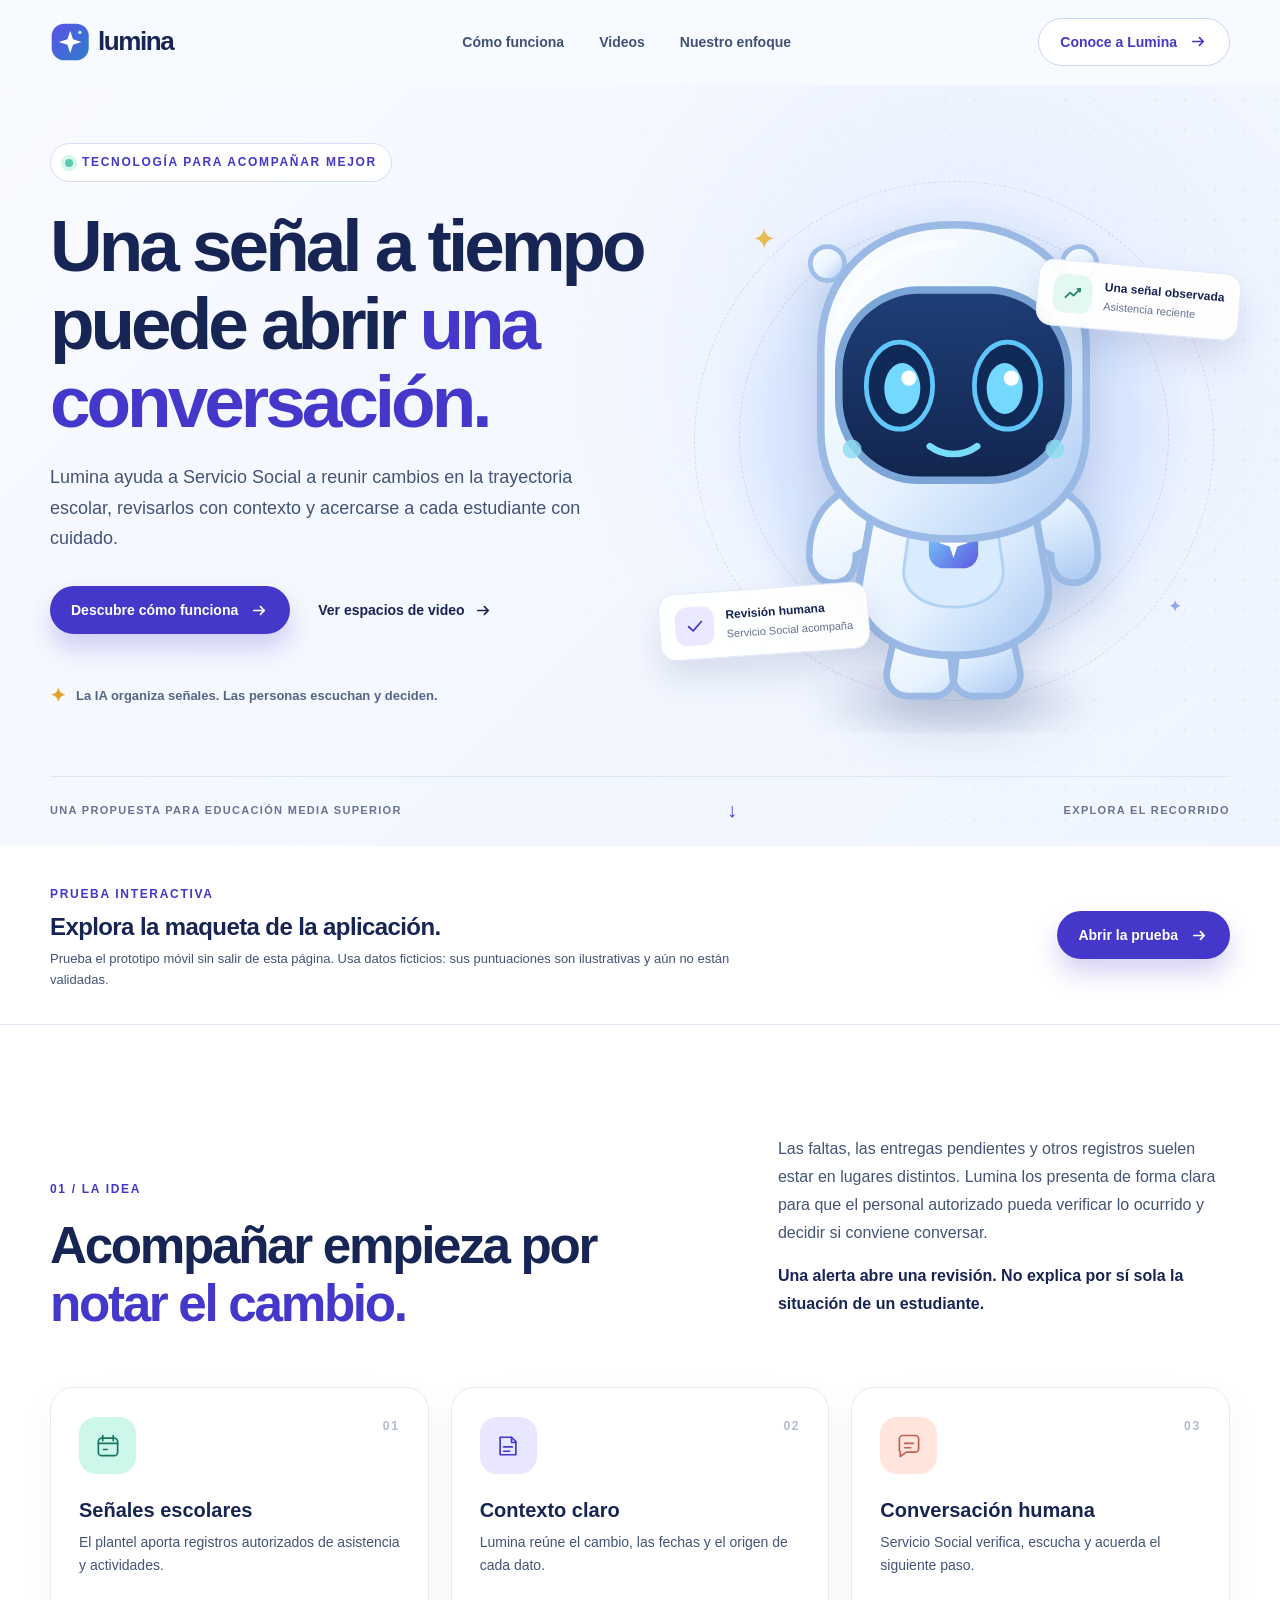
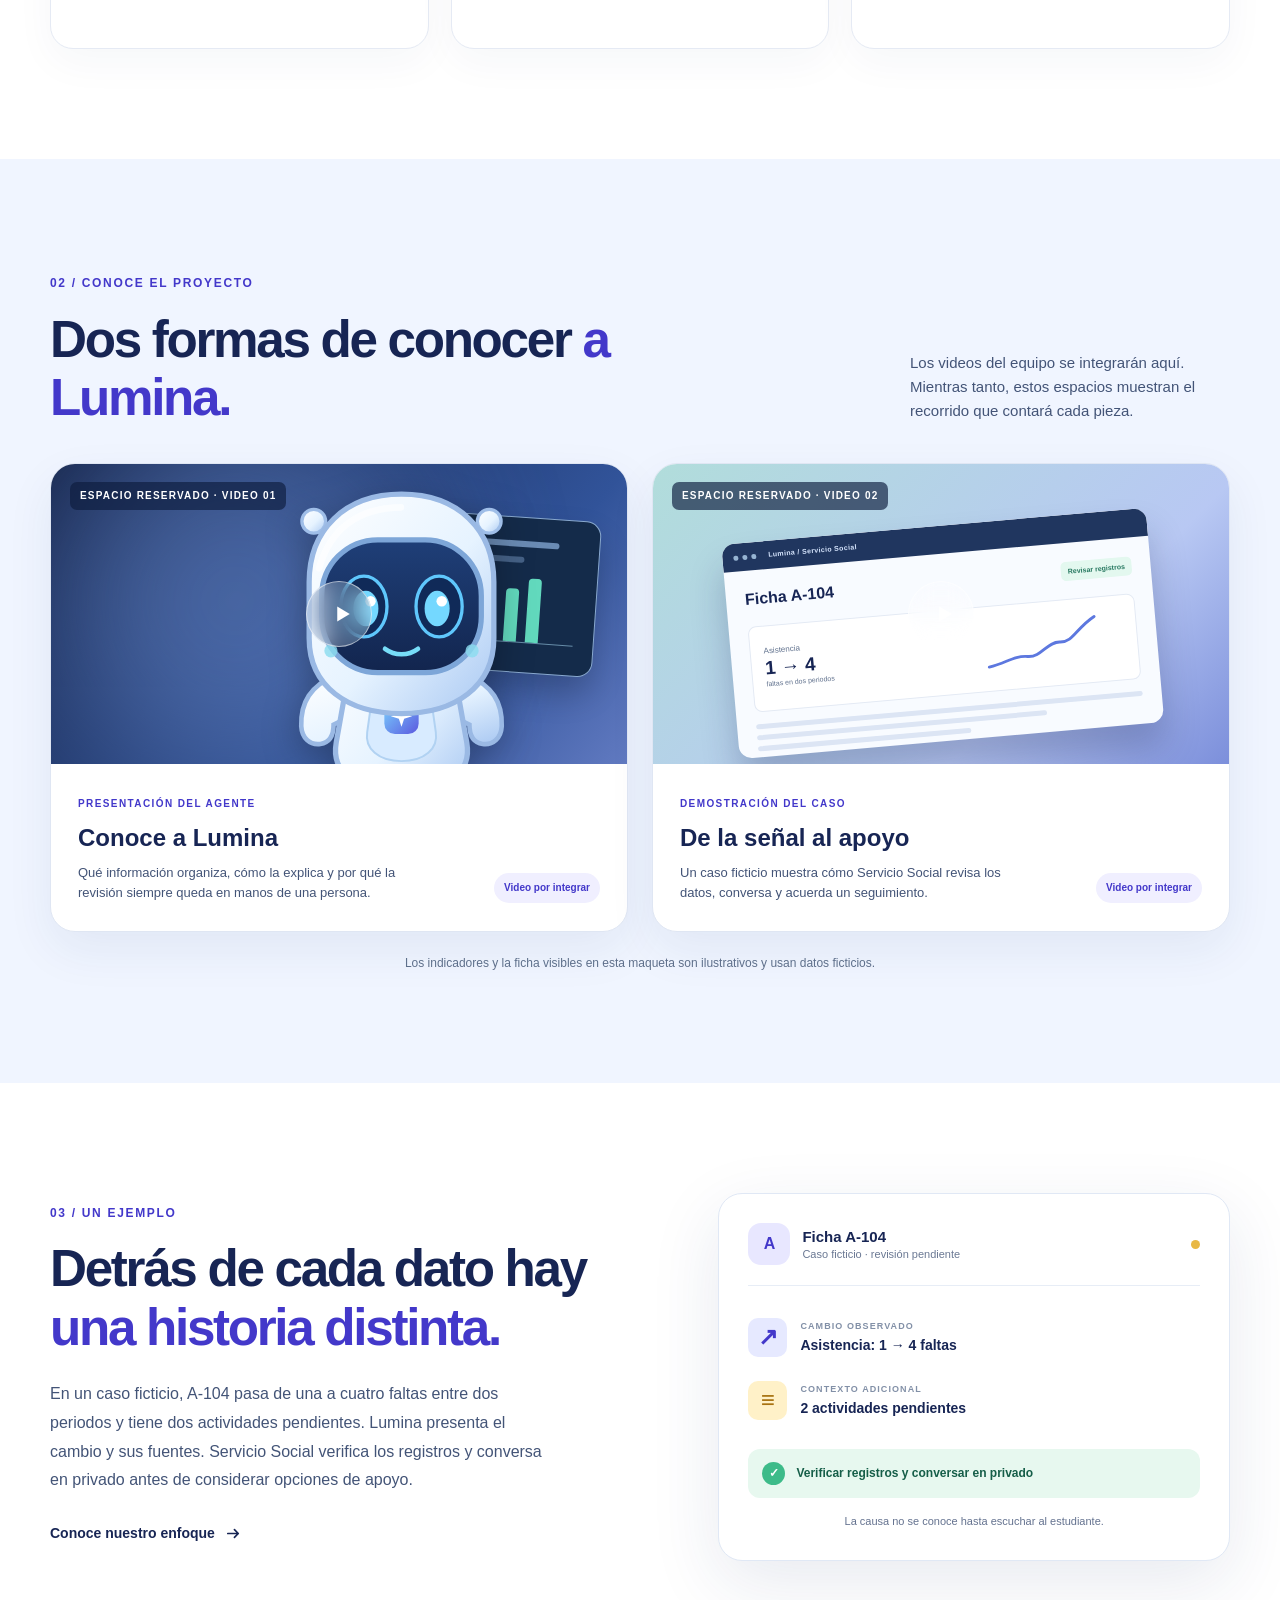
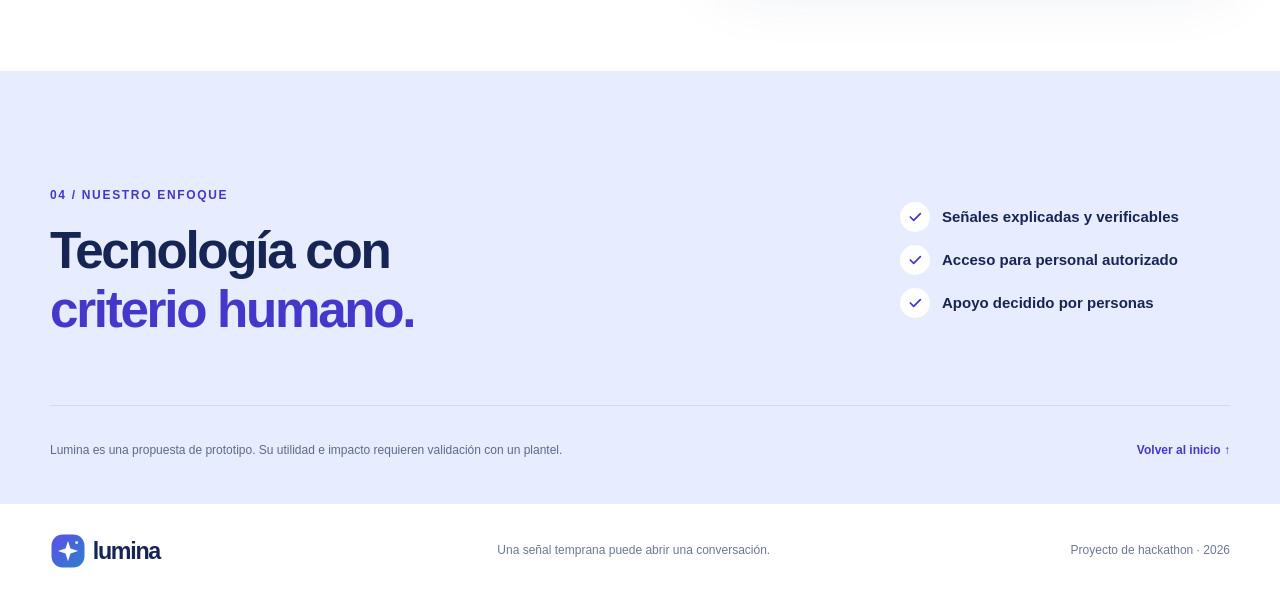
==== landing/index.html @ 53263a95 "Add landing page functionality and styles - Implement JavaScript for reveal animations and demo dial" ====
<!doctype html>
<html lang="es">
<head>
  <meta charset="utf-8">
  <meta name="viewport" content="width=device-width, initial-scale=1">
  <meta name="description" content="Lumina ayuda a Servicio Social a reconocer señales escolares y abrir conversaciones de apoyo a tiempo.">
  <meta name="theme-color" content="#f7faff">
  <title>Lumina — Una señal puede abrir una conversación</title>
  <link rel="icon" href="assets/logo.svg" type="image/svg+xml">
  <link rel="stylesheet" href="styles.css">
  <script defer src="script.js?v=2"></script>
</head>
<body>
  <a class="skip-link" href="#contenido">Saltar al contenido</a>
  <header class="site-header">
    <div class="container header-inner">
      <a class="brand" href="#inicio" aria-label="Lumina, ir al inicio"><img src="assets/logo.svg" alt="" width="196" height="48"></a>
      <nav class="nav" aria-label="Navegación principal">
        <a href="#como-funciona">Cómo funciona</a>
        <a href="#videos">Videos</a>
        <a href="#confianza">Nuestro enfoque</a>
      </nav>
      <a class="header-cta" href="#videos"><span class="header-cta-full">Conoce a Lumina</span><span class="header-cta-short">Videos</span><svg viewBox="0 0 20 20" aria-hidden="true"><path d="M4 10h11m-4-4 4 4-4 4"/></svg></a>
    </div>
  </header>

  <main id="contenido">
    <section class="hero" id="inicio" aria-labelledby="hero-title">
      <div class="hero-pattern" aria-hidden="true"></div>
      <div class="container hero-grid">
        <div class="hero-copy reveal">
          <span class="eyebrow"><span class="eyebrow-dot"></span> Tecnología para acompañar mejor</span>
          <h1 id="hero-title">Una señal a tiempo puede abrir <em>una conversación.</em></h1>
          <p>Lumina ayuda a Servicio Social a reunir cambios en la trayectoria escolar, revisarlos con contexto y acercarse a cada estudiante con cuidado.</p>
          <div class="hero-actions">
            <a class="button button-primary" href="#como-funciona">Descubre cómo funciona <svg viewBox="0 0 20 20" aria-hidden="true"><path d="M4 10h11m-4-4 4 4-4 4"/></svg></a>
            <a class="text-link" href="#videos">Ver espacios de video <svg viewBox="0 0 20 20" aria-hidden="true"><path d="M4 10h11m-4-4 4 4-4 4"/></svg></a>
          </div>
          <div class="hero-note"><span class="note-icon" aria-hidden="true">✦</span><span>La IA organiza señales. Las personas escuchan y deciden.</span></div>
        </div>
        <div class="hero-art reveal" aria-label="Ilustración del agente Lumina junto a tarjetas de señales escolares">
          <div class="art-orbit art-orbit-one" aria-hidden="true"></div><div class="art-orbit art-orbit-two" aria-hidden="true"></div>
          <div class="art-glow" aria-hidden="true"></div>
          <div class="float-card float-card-top" aria-hidden="true"><span class="signal-icon"><svg viewBox="0 0 24 24"><path d="M4 16.5 9 11l4 3 7-8"/><path d="M17 6h3v3"/></svg></span><span><strong>Una señal observada</strong><small>Asistencia reciente</small></span></div>
          <img class="agent" src="assets/agent.svg" alt="" width="520" height="560">
          <div class="float-card float-card-bottom" aria-hidden="true"><span class="small-check"><svg viewBox="0 0 24 24"><path d="m5 12 5 5L20 7"/></svg></span><span><strong>Revisión humana</strong><small>Servicio Social acompaña</small></span></div>
          <span class="sparkle sparkle-one" aria-hidden="true">✦</span><span class="sparkle sparkle-two" aria-hidden="true">✦</span>
        </div>
      </div>
      <div class="container hero-bottom"><span>Una propuesta para educación media superior</span><span aria-hidden="true">↓</span><span>Explora el recorrido</span></div>
    </section>

    <section class="demo-entry" aria-labelledby="demo-entry-title">
      <div class="container demo-entry-inner">
        <div><span class="kicker">PRUEBA INTERACTIVA</span><h2 id="demo-entry-title">Explora la maqueta de la aplicación.</h2><p>Prueba el prototipo móvil sin salir de esta página. Usa datos ficticios: sus puntuaciones son ilustrativas y aún no están validadas.</p></div>
        <a class="button button-primary" href="prueba.html" data-demo-open>Abrir la prueba <svg viewBox="0 0 20 20" aria-hidden="true"><path d="M4 10h11m-4-4 4 4-4 4"/></svg></a>
      </div>
    </section>

    <section class="intro section" id="como-funciona" aria-labelledby="intro-title">
      <div class="container intro-grid">
        <div class="section-heading reveal"><span class="kicker">01 / LA IDEA</span><h2 id="intro-title">Acompañar empieza por <span>notar el cambio.</span></h2></div>
        <div class="intro-copy reveal"><p>Las faltas, las entregas pendientes y otros registros suelen estar en lugares distintos. Lumina los presenta de forma clara para que el personal autorizado pueda verificar lo ocurrido y decidir si conviene conversar.</p><p class="subtle">Una alerta abre una revisión. No explica por sí sola la situación de un estudiante.</p></div>
      </div>
      <div class="container steps">
        <article class="step reveal"><span class="step-number">01</span><div class="step-icon mint"><svg viewBox="0 0 32 32" aria-hidden="true"><rect x="5" y="7" width="22" height="20" rx="4"/><path d="M10 4v6m12-6v6M5 13h22m-16 7h4"/></svg></div><h3>Señales escolares</h3><p>El plantel aporta registros autorizados de asistencia y actividades.</p></article>
        <article class="step reveal"><span class="step-number">02</span><div class="step-icon lavender"><svg viewBox="0 0 32 32" aria-hidden="true"><path d="M7 6h13l5 5v15H7z"/><path d="M20 6v6h5M11 17h10m-10 5h7"/></svg></div><h3>Contexto claro</h3><p>Lumina reúne el cambio, las fechas y el origen de cada dato.</p></article>
        <article class="step reveal"><span class="step-number">03</span><div class="step-icon peach"><svg viewBox="0 0 32 32" aria-hidden="true"><path d="M5 8a4 4 0 0 1 4-4h14a4 4 0 0 1 4 4v11a4 4 0 0 1-4 4H13l-7 5v-5a4 4 0 0 1-1-3z"/><path d="M11 13h10m-10 5h7"/></svg></div><h3>Conversación humana</h3><p>Servicio Social verifica, escucha y acuerda el siguiente paso.</p></article>
      </div>
    </section>

    <section class="media-section section" id="videos" aria-labelledby="videos-title">
      <div class="container">
        <div class="media-heading reveal"><div><span class="kicker">02 / CONOCE EL PROYECTO</span><h2 id="videos-title">Dos formas de conocer <span>a Lumina.</span></h2></div><p>Los videos del equipo se integrarán aquí. Mientras tanto, estos espacios muestran el recorrido que contará cada pieza.</p></div>
        <div class="video-grid">
          <article class="video-card reveal" aria-labelledby="video-one-title">
            <div class="video-poster agent-poster">
              <div class="poster-glow" aria-hidden="true"></div>
              <img src="assets/agent.svg" alt="" loading="lazy" width="520" height="560">
              <div class="poster-ui" aria-hidden="true"><span class="ui-line line-long"></span><span class="ui-line line-medium"></span><span class="ui-chart"><i></i><i></i><i></i><i></i><i></i></span></div>
              <span class="video-label">ESPACIO RESERVADO · VIDEO 01</span>
              <span class="play-mark" aria-hidden="true"><svg viewBox="0 0 24 24"><path d="m9 6 10 6-10 6z"/></svg></span>
            </div>
            <div class="video-info"><div><span class="card-overline">PRESENTACIÓN DEL AGENTE</span><h3 id="video-one-title">Conoce a Lumina</h3><p>Qué información organiza, cómo la explica y por qué la revisión siempre queda en manos de una persona.</p></div><span class="coming-soon">Video por integrar</span></div>
          </article>
          <article class="video-card reveal" aria-labelledby="video-two-title">
            <div class="video-poster demo-poster">
              <div class="demo-window" aria-hidden="true"><div class="demo-top"><span></span><span></span><span></span><b>Lumina / Servicio Social</b></div><div class="demo-body"><div class="demo-title"><span>Ficha A-104</span><small>Revisar registros</small></div><div class="demo-stat"><div><small>Asistencia</small><strong>1 → 4</strong><span>faltas en dos periodos</span></div><svg viewBox="0 0 160 80"><path d="M5 65C30 61 40 52 59 55s28-18 46-16 24-17 50-31"/></svg></div><div class="demo-bars"><span></span><span></span><span></span></div></div></div>
              <span class="video-label">ESPACIO RESERVADO · VIDEO 02</span>
              <span class="play-mark" aria-hidden="true"><svg viewBox="0 0 24 24"><path d="m9 6 10 6-10 6z"/></svg></span>
            </div>
            <div class="video-info"><div><span class="card-overline">DEMOSTRACIÓN DEL CASO</span><h3 id="video-two-title">De la señal al apoyo</h3><p>Un caso ficticio muestra cómo Servicio Social revisa los datos, conversa y acuerda un seguimiento.</p></div><span class="coming-soon">Video por integrar</span></div>
          </article>
        </div>
        <p class="media-footnote">Los indicadores y la ficha visibles en esta maqueta son ilustrativos y usan datos ficticios.</p>
      </div>
    </section>

    <section class="story section" aria-labelledby="story-title">
      <div class="container story-grid">
        <div class="story-copy reveal"><span class="kicker">03 / UN EJEMPLO</span><h2 id="story-title">Detrás de cada dato hay <span>una historia distinta.</span></h2><p>En un caso ficticio, A-104 pasa de una a cuatro faltas entre dos periodos y tiene dos actividades pendientes. Lumina presenta el cambio y sus fuentes. Servicio Social verifica los registros y conversa en privado antes de considerar opciones de apoyo.</p><a class="text-link" href="#confianza">Conoce nuestro enfoque <svg viewBox="0 0 20 20" aria-hidden="true"><path d="M4 10h11m-4-4 4 4-4 4"/></svg></a></div>
        <div class="story-visual reveal" aria-label="Esquema de revisión del caso ficticio A-104"><div class="case-head"><span class="case-avatar">A</span><span><strong>Ficha A-104</strong><small>Caso ficticio · revisión pendiente</small></span><span class="case-dot"></span></div><div class="case-divider"></div><div class="case-signal"><span class="mini-symbol">↗</span><div><small>CAMBIO OBSERVADO</small><strong>Asistencia: 1 → 4 faltas</strong></div></div><div class="case-signal"><span class="mini-symbol yellow">≡</span><div><small>CONTEXTO ADICIONAL</small><strong>2 actividades pendientes</strong></div></div><div class="case-action"><span class="action-check">✓</span><span>Verificar registros y conversar en privado</span></div><p>La causa no se conoce hasta escuchar al estudiante.</p></div>
      </div>
    </section>

    <section class="trust section" id="confianza" aria-labelledby="trust-title"><div class="container trust-inner reveal"><div><span class="kicker">04 / NUESTRO ENFOQUE</span><h2 id="trust-title">Tecnología con <span>criterio humano.</span></h2></div><div class="trust-points"><p><svg viewBox="0 0 24 24" aria-hidden="true"><path d="m5 12 5 5L20 7"/></svg> Señales explicadas y verificables</p><p><svg viewBox="0 0 24 24" aria-hidden="true"><path d="m5 12 5 5L20 7"/></svg> Acceso para personal autorizado</p><p><svg viewBox="0 0 24 24" aria-hidden="true"><path d="m5 12 5 5L20 7"/></svg> Apoyo decidido por personas</p></div></div><div class="container trust-bottom"><p>Lumina es una propuesta de prototipo. Su utilidad e impacto requieren validación con un plantel.</p><a href="#inicio">Volver al inicio ↑</a></div></section>
  </main>
  <footer class="site-footer"><div class="container footer-inner"><img src="assets/logo.svg" alt="Lumina" width="147" height="36"><span>Una señal temprana puede abrir una conversación.</span><span>Proyecto de hackathon · 2026</span></div></footer>
  <dialog class="demo-dialog" id="demo-dialog" aria-labelledby="demo-dialog-title">
    <div class="demo-dialog-shell">
      <div class="demo-dialog-header">
        <div><span class="demo-dialog-eyebrow">PRUEBA INTERACTIVA</span><h2 id="demo-dialog-title">Conoce a Lumina</h2></div>
        <button class="demo-close" type="button" aria-label="Cerrar la prueba" data-demo-close><svg viewBox="0 0 24 24" aria-hidden="true"><path d="M5 5 19 19M19 5 5 19"/></svg><span>Cerrar</span></button>
      </div>
      <iframe id="demo-frame" title="Prueba interactiva de Lumina" data-src="prueba.html?embed=1"></iframe>
    </div>
  </dialog>
</body>
</html>
---- landing/styles.css ----
:root{--ink:#172554;--ink-soft:#435477;--brand:#4338ca;--brand-dark:#3126ad;--surface:#fff;--bg:#f7faff;--line:#dfe7f4;--mint:#ccf7ea;--lavender:#e8e7ff;--yellow:#fde68a;--peach:#ffe5db;--radius:26px;--shadow:0 22px 70px rgba(32,53,107,.1)}
*{box-sizing:border-box}html{scroll-behavior:smooth}body{margin:0;color:var(--ink);background:var(--bg);font:400 16px/1.6 "DM Sans","Avenir Next",Avenir,Arial,sans-serif;-webkit-font-smoothing:antialiased}img,svg{display:block}a{color:inherit;text-decoration:none}button,a{-webkit-tap-highlight-color:transparent}a:focus-visible{outline:3px solid #e88728;outline-offset:5px;border-radius:8px}::selection{background:#d9d8ff;color:var(--ink)}.container{width:min(1180px,calc(100% - 48px));margin-inline:auto}.section{padding:110px 0}.skip-link{position:absolute;z-index:1000;top:-100px;left:20px;background:#fff;padding:10px 16px;border-radius:9px}.skip-link:focus{top:10px}.site-header{position:sticky;top:0;z-index:50;background:rgba(247,250,255,.91);backdrop-filter:blur(18px);border-bottom:1px solid transparent;transition:border-color .25s,box-shadow .25s}.site-header.is-scrolled{border-color:var(--line);box-shadow:0 10px 30px rgba(29,46,91,.05)}.header-inner{min-height:84px;display:flex;align-items:center;justify-content:space-between;gap:24px}.brand img{width:165px;height:auto}.nav{display:flex;align-items:center;gap:35px;font-size:14px;font-weight:700;color:#405276}.nav a{padding:10px 0;transition:color .2s}.nav a:hover,.text-link:hover{color:var(--brand)}.header-cta,.button{display:inline-flex;align-items:center;justify-content:center;gap:12px;min-height:48px;padding:12px 21px;border-radius:100px;font-weight:800;font-size:14px;white-space:nowrap;transition:transform .2s,background .2s,box-shadow .2s}.header-cta{border:1px solid #cdd4f7;background:#fff;color:var(--brand)}.header-cta:hover,.button:hover{transform:translateY(-2px);box-shadow:0 12px 25px rgba(67,56,202,.15)}.header-cta svg,.button svg,.text-link svg{width:19px;height:19px;fill:none;stroke:currentColor;stroke-width:1.8;stroke-linecap:round;stroke-linejoin:round}.button-primary{background:var(--brand);color:#fff;box-shadow:0 14px 25px rgba(67,56,202,.22)}.button-primary:hover{background:var(--brand-dark)}.text-link{display:inline-flex;align-items:center;gap:9px;color:var(--ink);font-size:14px;font-weight:800;min-height:44px;transition:color .2s}.text-link svg{transition:transform .2s}.text-link:hover svg{transform:translateX(3px)}
.hero{position:relative;overflow:hidden;background:radial-gradient(circle at 76% 34%,#e5edff 0,transparent 38%),linear-gradient(135deg,#f8faff 0%,#eff5ff 100%)}.hero-pattern{position:absolute;inset:0;pointer-events:none;background-image:radial-gradient(#7c87dc 1px,transparent 1px);background-size:30px 30px;opacity:.12;mask-image:linear-gradient(90deg,transparent 36%,#000 100%)}.hero-grid{position:relative;display:grid;grid-template-columns:1.05fr .95fr;align-items:center;min-height:625px;gap:16px}.hero-copy{padding:58px 0 65px;position:relative;z-index:2}.eyebrow,.kicker,.card-overline{font-size:12px;font-weight:900;letter-spacing:.14em;text-transform:uppercase;color:var(--brand)}.eyebrow{display:inline-flex;align-items:center;gap:9px;border:1px solid #d7dcfa;padding:9px 14px;border-radius:100px;background:#fff}.eyebrow-dot{height:8px;width:8px;background:#5ac9b0;border-radius:50%;box-shadow:0 0 0 4px #d6f7eb}h1,h2,h3,p{margin-top:0}h1,h2,h3{font-family:Nunito,"Avenir Next",Avenir,Arial,sans-serif}h1{max-width:710px;margin:25px 0 22px;font-size:clamp(48px,5.7vw,78px);line-height:1.065;letter-spacing:-.055em;font-weight:900}h1 em{font-style:normal;color:var(--brand)}.hero-copy>p{max-width:550px;font-size:18px;line-height:1.7;color:var(--ink-soft)}.hero-actions{display:flex;align-items:center;gap:28px;margin-top:32px;flex-wrap:wrap}.hero-note{display:flex;align-items:center;gap:10px;margin-top:47px;color:#556587;font-size:13px;font-weight:700}.note-icon{color:#e2a32c;font-size:19px}.hero-art{height:570px;position:relative;isolation:isolate;display:flex;align-items:flex-end;justify-content:center}.art-glow{position:absolute;z-index:-2;width:490px;height:490px;left:50%;top:40px;transform:translateX(-50%);border-radius:50%;background:radial-gradient(circle,#d5dcff 0,#d9e8ff 52%,transparent 69%)}.art-orbit{position:absolute;border:1.5px dashed rgba(85,100,186,.18);border-radius:50%;z-index:-1}.art-orbit-one{width:430px;height:430px;top:75px}.art-orbit-two{width:520px;height:520px;top:35px}.agent{height:530px;width:auto;max-width:100%;filter:drop-shadow(0 25px 24px rgba(31,51,108,.17));transform:translateY(17px)}.float-card{position:absolute;z-index:3;display:flex;align-items:center;gap:12px;min-width:190px;padding:13px 15px;border:1px solid #e1e8f8;background:rgba(255,255,255,.96);box-shadow:0 18px 35px rgba(33,48,105,.13);border-radius:16px}.float-card strong,.float-card small{display:block;line-height:1.35}.float-card strong{font-size:12px}.float-card small{font-size:11px;color:#63728e;margin-top:4px}.float-card-top{top:120px;right:-10px;transform:rotate(5deg)}.float-card-bottom{bottom:61px;left:-18px;transform:rotate(-4deg)}.signal-icon,.small-check{display:grid;place-items:center;flex:none;width:39px;height:39px;border-radius:12px;background:#e3f8ef;color:#23836a}.signal-icon svg,.small-check svg{width:21px;height:21px;fill:none;stroke:currentColor;stroke-width:2;stroke-linecap:round;stroke-linejoin:round}.small-check{background:#eae9ff;color:var(--brand)}.sparkle{position:absolute;font-size:29px;color:#e8bb55}.sparkle-one{top:70px;left:75px}.sparkle-two{right:48px;bottom:96px;font-size:17px;color:#8fa6ea}.hero-bottom{position:relative;display:flex;align-items:center;justify-content:space-between;padding:17px 0 20px;border-top:1px solid #dfe7f4;color:#65748f;font-size:11px;font-weight:800;letter-spacing:.12em;text-transform:uppercase}.hero-bottom span:nth-child(2){font-size:20px;color:var(--brand)}
.intro{background:#fff}.intro-grid{display:grid;grid-template-columns:1fr .72fr;gap:100px;align-items:end}.section-heading h2,.media-heading h2,.story h2,.trust h2{font-size:clamp(35px,4vw,54px);line-height:1.14;letter-spacing:-.045em;font-weight:900;margin:16px 0 0}.section-heading h2 span,.media-heading h2 span,.story h2 span,.trust h2 span{color:var(--brand)}.intro-copy p{color:var(--ink-soft);font-size:16px;line-height:1.75;margin:0 0 15px}.intro-copy .subtle{font-weight:800;color:var(--ink)}.steps{display:grid;grid-template-columns:repeat(3,1fr);gap:22px;margin-top:54px}.step{position:relative;min-height:262px;padding:29px 28px;border:1px solid #e5eaf4;border-radius:23px;background:#fff;box-shadow:0 14px 40px rgba(36,56,103,.04)}.step-number{position:absolute;top:29px;right:28px;color:#b2bad0;font-size:12px;font-weight:900;letter-spacing:.15em}.step-icon{display:grid;place-items:center;width:57px;height:57px;border-radius:17px;margin-bottom:24px}.step-icon.mint{background:var(--mint);color:#16755d}.step-icon.lavender{background:var(--lavender);color:var(--brand)}.step-icon.peach{background:var(--peach);color:#c15f51}.step-icon svg{width:28px;height:28px;fill:none;stroke:currentColor;stroke-width:1.9;stroke-linecap:round;stroke-linejoin:round}.step h3{font-size:20px;line-height:1.25;margin-bottom:8px}.step p{font-size:14px;line-height:1.6;color:var(--ink-soft);margin:0}
.media-section{background:#f0f5ff}.media-heading{display:flex;align-items:end;justify-content:space-between;gap:55px;margin-bottom:35px}.media-heading h2{max-width:600px}.media-heading p{max-width:320px;margin:0 0 5px;color:var(--ink-soft);font-size:15px}.video-grid{display:grid;grid-template-columns:repeat(2,minmax(0,1fr));gap:24px}.video-card{overflow:hidden;background:#fff;border-radius:25px;border:1px solid #dfe6f3;box-shadow:0 18px 48px rgba(34,59,113,.07)}.video-poster{position:relative;height:300px;overflow:hidden;isolation:isolate}.agent-poster{background:linear-gradient(130deg,#142348,#315399 70%,#617ac1)}.poster-glow{position:absolute;width:370px;height:370px;left:0;top:-48px;border-radius:50%;background:#7194d9;filter:blur(80px);opacity:.48}.agent-poster>img{position:absolute;z-index:1;height:370px;width:auto;bottom:-85px;left:31%;filter:drop-shadow(0 10px 18px rgba(0,0,0,.28))}.poster-ui{position:absolute;right:30px;top:52px;width:178px;height:156px;padding:23px 20px;background:#142b4a;border:1px solid #88a8ce;border-radius:15px;box-shadow:0 17px 32px rgba(0,0,0,.2);transform:rotate(4deg)}.ui-line{display:block;height:6px;border-radius:9px;background:#80a3cf;margin-bottom:10px;opacity:.8}.line-long{width:85%}.line-medium{width:60%;opacity:.45}.ui-chart{display:flex;align-items:end;gap:9px;height:70px;border-bottom:1px solid #668ca8}.ui-chart i{display:block;width:13px;background:#62d9bd;border-radius:4px 4px 0 0}.ui-chart i:nth-child(1){height:26px}.ui-chart i:nth-child(2){height:38px}.ui-chart i:nth-child(3){height:34px}.ui-chart i:nth-child(4){height:53px}.ui-chart i:nth-child(5){height:64px}.video-label{position:absolute;z-index:4;top:18px;left:19px;padding:6px 10px;border-radius:7px;background:rgba(13,28,61,.66);color:#fff;font-size:10px;font-weight:900;letter-spacing:.12em}.play-mark{position:absolute;z-index:5;left:50%;top:50%;transform:translate(-50%,-50%);display:grid;place-items:center;width:66px;height:66px;border:1px solid rgba(255,255,255,.55);border-radius:50%;background:rgba(255,255,255,.19);backdrop-filter:blur(12px);color:#fff;pointer-events:none}.play-mark svg{width:30px;height:30px;fill:currentColor;stroke:none;margin-left:3px}.video-info{display:flex;align-items:end;justify-content:space-between;gap:18px;padding:25px 27px 28px}.card-overline{font-size:10px}.video-info h3{font-size:24px;margin:5px 0 5px}.video-info p{max-width:350px;color:var(--ink-soft);font-size:13px;line-height:1.55;margin:0}.coming-soon{display:block;flex:none;padding:7px 10px;border-radius:100px;background:#f0efff;color:var(--brand);font-size:10px;font-weight:900;white-space:nowrap}.demo-poster{display:flex;align-items:center;justify-content:center;background:linear-gradient(135deg,#b1dddb,#b8c8f3 68%,#7c8fdb)}.demo-window{width:74%;height:215px;background:#f8fbff;border-radius:13px;box-shadow:0 25px 35px rgba(23,37,84,.25);transform:rotate(-5deg) translateY(20px);overflow:hidden}.demo-top{height:28px;background:#20365f;display:flex;align-items:center;gap:4px;padding:0 11px;color:#d8e7ff}.demo-top span{height:5px;width:5px;border-radius:50%;background:#96b4d2}.demo-top b{margin-left:8px;font-size:7px;letter-spacing:.05em}.demo-body{padding:16px 19px}.demo-title{display:flex;align-items:center;justify-content:space-between;font-weight:900;font-size:16px}.demo-title small{background:#e3f8ef;padding:4px 7px;border-radius:5px;color:#287961;font-size:7px}.demo-stat{display:flex;justify-content:space-between;align-items:center;margin-top:14px;padding:13px;border:1px solid #e4eaf4;border-radius:8px;background:#fff}.demo-stat small,.demo-stat strong,.demo-stat span{display:block;line-height:1.25}.demo-stat small{font-size:8px;color:#60718d}.demo-stat strong{font-size:19px}.demo-stat span{font-size:7px;color:#60718d}.demo-stat svg{width:46%;height:58px;fill:none;stroke:#5d78df;stroke-width:4;stroke-linecap:round}.demo-bars{display:flex;flex-direction:column;gap:6px;margin-top:12px}.demo-bars span{height:5px;background:#dce5f4;border-radius:10px}.demo-bars span:nth-child(2){width:75%}.demo-bars span:nth-child(3){width:55%}.media-footnote{text-align:center;font-size:12px;color:#60718c;margin:22px 0 0}
.story{background:#fff}.story-grid{display:grid;grid-template-columns:1fr .9fr;align-items:center;gap:100px}.story-copy p{max-width:500px;color:var(--ink-soft);line-height:1.8;margin:23px 0 16px}.story-visual{padding:29px;background:#fff;border:1px solid #e0e8f5;border-radius:24px;box-shadow:var(--shadow);transform:rotate(1deg)}.case-head{display:flex;align-items:center;gap:12px}.case-avatar{display:grid;place-items:center;width:42px;height:42px;border-radius:13px;background:var(--lavender);color:var(--brand);font-weight:900}.case-head strong,.case-head small{display:block;line-height:1.35}.case-head strong{font-size:15px}.case-head small{font-size:11px;color:#6a7893}.case-dot{margin-left:auto;width:9px;height:9px;border-radius:50%;background:#e8b845}.case-divider{height:1px;background:#e7edf6;margin:20px 0}.case-signal{display:flex;align-items:center;gap:13px;padding:12px 0}.mini-symbol{display:grid;place-items:center;width:39px;height:39px;border-radius:10px;background:#e6e9ff;color:var(--brand);font-size:24px;font-weight:700}.mini-symbol.yellow{background:#fff1c8;color:#a87210}.case-signal small,.case-signal strong{display:block}.case-signal small{font-size:9px;color:#8290a7;letter-spacing:.12em;font-weight:900}.case-signal strong{font-size:14px}.case-action{display:flex;align-items:center;gap:11px;margin-top:17px;padding:13px 14px;border-radius:12px;background:#e7f8ef;color:#155e48;font-size:12px;font-weight:900}.action-check{display:grid;place-items:center;width:23px;height:23px;border-radius:50%;background:#3dbb89;color:#fff}.story-visual>p{font-size:11px;color:#64728f;margin:15px 0 0;text-align:center}.trust{background:#e8ecff;padding-bottom:31px}.trust-inner{display:flex;justify-content:space-between;align-items:center;gap:50px}.trust-inner h2{max-width:500px}.trust-points{display:grid;gap:13px;min-width:330px}.trust-points p{display:flex;align-items:center;gap:12px;font-size:15px;font-weight:800;margin:0}.trust-points svg{width:30px;height:30px;border-radius:50%;background:#fff;color:var(--brand);padding:7px;fill:none;stroke:currentColor;stroke-width:2.6;stroke-linecap:round;stroke-linejoin:round}.trust-bottom{display:flex;justify-content:space-between;align-items:center;gap:20px;border-top:1px solid #d2daf7;margin-top:66px;padding-top:23px;color:#5d698e;font-size:12px}.trust-bottom p{margin:0}.trust-bottom a{font-weight:900;color:var(--brand);min-height:44px;display:inline-flex;align-items:center}.site-footer{background:#fff}.footer-inner{display:flex;justify-content:space-between;align-items:center;gap:20px;padding:29px 0;color:#6c7893;font-size:12px}.footer-inner img{height:auto}
.will-reveal{opacity:0;transform:translateY(21px);transition:opacity .65s ease,transform .65s cubic-bezier(.2,.7,.2,1)}.will-reveal.is-visible{opacity:1;transform:translateY(0)}.steps .reveal:nth-child(2),.video-grid .reveal:nth-child(2){transition-delay:.1s}.steps .reveal:nth-child(3){transition-delay:.2s}
@media(max-width:1000px){.nav{gap:18px}.hero-grid{grid-template-columns:1fr .85fr;min-height:570px}.hero-art{height:495px}.agent{height:460px}.art-glow{width:390px;height:390px}.art-orbit-one{width:370px;height:370px}.art-orbit-two{width:450px;height:450px}.float-card-top{right:-20px}.float-card-bottom{left:-22px}.intro-grid,.story-grid{gap:50px}.video-info{display:block}.coming-soon{display:inline-block;margin-top:14px}.poster-ui{right:12px}}
@media(max-width:760px){.container{width:min(100% - 36px,580px)}.section{padding:78px 0}.header-inner{min-height:70px}.brand img{width:142px}.nav{display:none}.header-cta{font-size:12px;padding:10px 13px;min-height:44px}.hero-grid{display:flex;flex-direction:column;gap:0;min-height:0}.hero-copy{padding:65px 0 0}.hero-copy>p{font-size:16px}.hero-art{width:100%;height:425px;margin-top:0}.agent{height:410px}.art-glow{height:360px;width:360px;top:22px}.art-orbit-one{height:350px;width:350px;top:35px}.art-orbit-two{height:420px;width:420px;top:4px}.float-card-top{top:85px;right:0}.float-card-bottom{left:0;bottom:41px}.hero-bottom{font-size:9px}.intro-grid,.story-grid{grid-template-columns:1fr;gap:20px}.steps{grid-template-columns:1fr;gap:14px;margin-top:36px}.step{min-height:0;padding:22px 23px}.step-icon{margin-bottom:15px}.media-heading{display:block}.media-heading p{margin:17px 0 0;max-width:520px}.video-grid{grid-template-columns:1fr}.video-poster{height:310px}.story-visual{margin-top:18px}.trust-inner{display:block}.trust-points{margin-top:30px;min-width:0}.trust-bottom{margin-top:44px}.footer-inner{flex-wrap:wrap}.footer-inner span:last-child{width:100%}}
@media(max-width:420px){h1{font-size:46px}.hero-actions{gap:10px 20px}.hero-note{margin-top:28px}.hero-art{height:360px}.agent{height:345px}.art-glow{width:315px;height:315px}.art-orbit-one{width:295px;height:295px}.art-orbit-two{width:355px;height:355px}.float-card{min-width:0;padding:9px 10px;gap:7px}.float-card strong{font-size:10px}.float-card small{font-size:9px}.float-card-top{top:55px;right:-7px}.float-card-bottom{bottom:28px;left:-5px}.signal-icon,.small-check{width:31px;height:31px}.hero-bottom span:first-child{max-width:175px}.video-poster{height:245px}.agent-poster>img{height:300px;bottom:-65px}.poster-ui{width:140px;height:130px;padding:19px 14px;right:8px}.demo-window{width:85%}.video-info{padding:23px}.trust-bottom{align-items:start;flex-direction:column}.section-heading h2,.media-heading h2,.story h2,.trust h2{font-size:37px}}
@media(prefers-reduced-motion:reduce){html{scroll-behavior:auto}*,*::before,*::after{animation-duration:.01ms!important;transition-duration:.01ms!important}.will-reveal{opacity:1;transform:none}}
.header-cta-short{display:none}
@media(max-width:420px){.header-cta-full{display:none}.header-cta-short{display:inline}.header-inner{gap:8px}.brand img{width:124px}.header-cta{padding:9px 11px}}
.demo-entry{padding:34px 0;background:#fff;border-bottom:1px solid var(--line)}.demo-entry-inner{display:flex;align-items:center;justify-content:space-between;gap:30px}.demo-entry h2{font-size:24px;line-height:1.2;letter-spacing:-.025em;margin:7px 0}.demo-entry p{max-width:690px;margin:0;color:var(--ink-soft);font-size:13px}.demo-entry .button{flex:none}@media(max-width:760px){.demo-entry{padding:32px 0}.demo-entry-inner{display:block}.demo-entry .button{margin-top:20px}}
.demo-open{overflow:hidden}.demo-dialog{position:fixed;inset:0;width:min(1040px,calc(100vw - 40px));height:min(92dvh,940px);max-width:none;max-height:none;margin:auto;padding:0;border:1px solid #d8e2f3;border-radius:24px;background:#fff;box-shadow:0 30px 100px rgba(12,24,56,.28);overflow:hidden}.demo-dialog::backdrop{background:rgba(12,25,60,.66);backdrop-filter:blur(7px)}.demo-dialog-shell{display:flex;flex-direction:column;width:100%;height:100%}.demo-dialog-header{display:flex;align-items:center;justify-content:space-between;gap:16px;flex:none;min-height:70px;padding:12px 22px;background:#fff;border-bottom:1px solid var(--line)}.demo-dialog-eyebrow{display:block;color:var(--brand);font-size:10px;font-weight:900;letter-spacing:.13em}.demo-dialog-header h2{font-size:19px;line-height:1.1;margin:3px 0 0}.demo-close{display:inline-flex;align-items:center;gap:8px;min-height:44px;padding:8px 12px;border:1px solid var(--line);border-radius:12px;background:#f7faff;color:var(--ink);font:800 13px/1 "DM Sans","Avenir Next",Arial,sans-serif;cursor:pointer}.demo-close:hover{background:#eaefff}.demo-close:focus-visible{outline:3px solid #e88728;outline-offset:3px}.demo-close svg{width:18px;height:18px;fill:none;stroke:currentColor;stroke-width:2;stroke-linecap:round}.demo-dialog iframe{display:block;flex:1;min-height:0;width:100%;border:0;background:#111d35}@media(max-width:760px){.demo-dialog{width:100vw;height:100dvh;border:0;border-radius:0}.demo-dialog-header{min-height:62px;padding:8px 14px}.demo-dialog-header h2{font-size:17px}.demo-close{padding:8px 10px}}
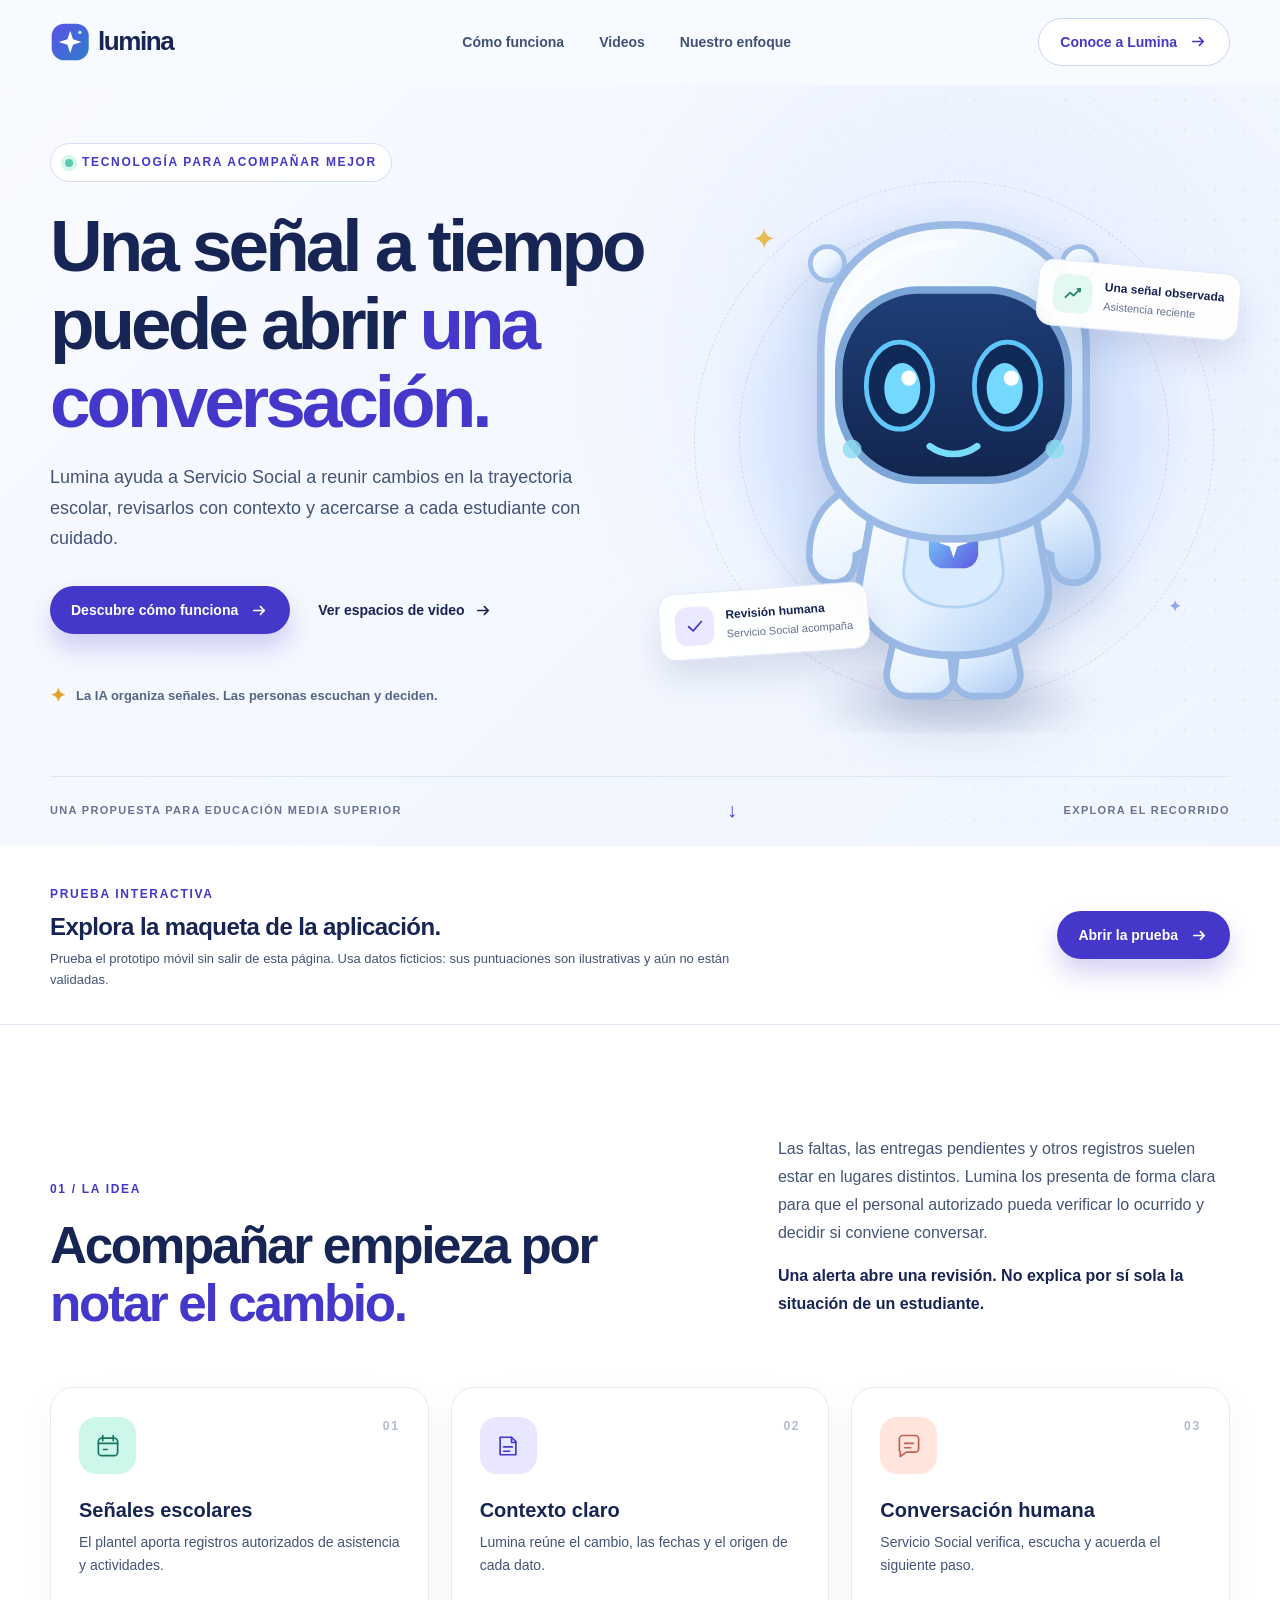
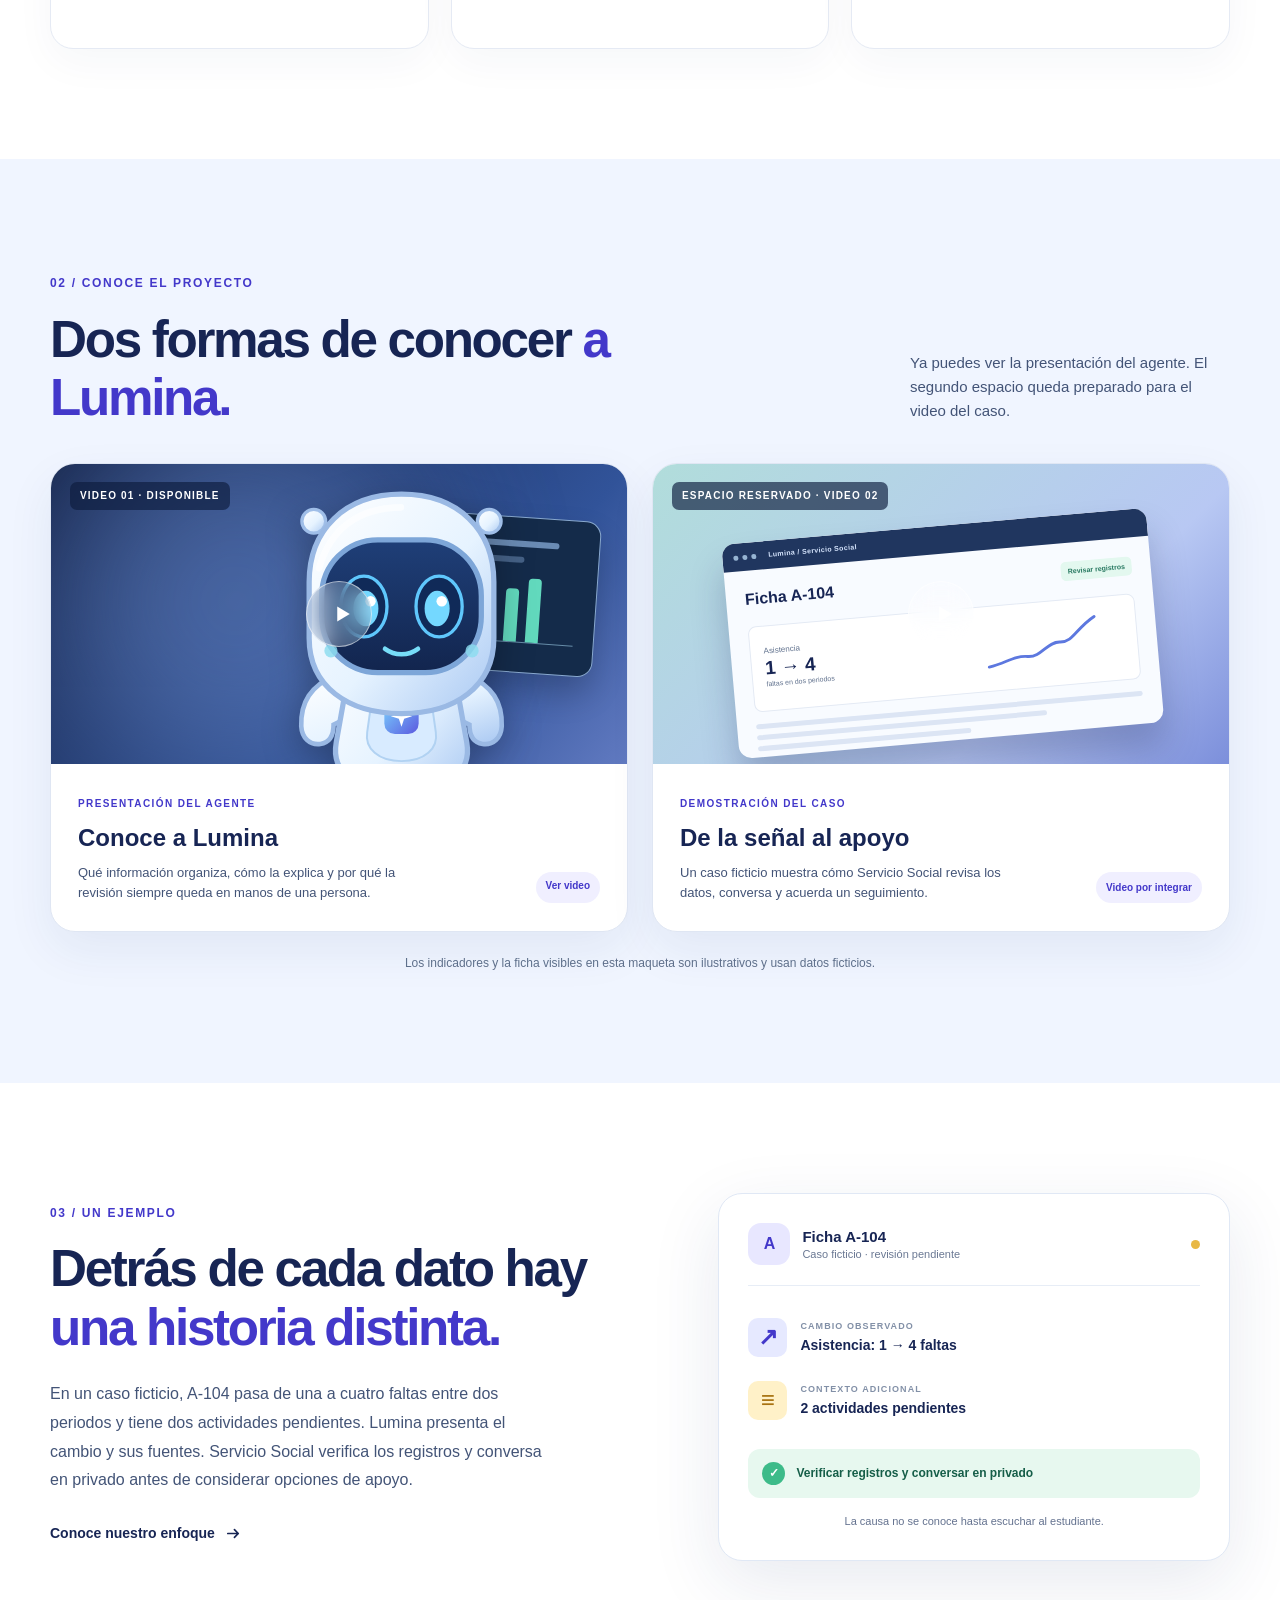
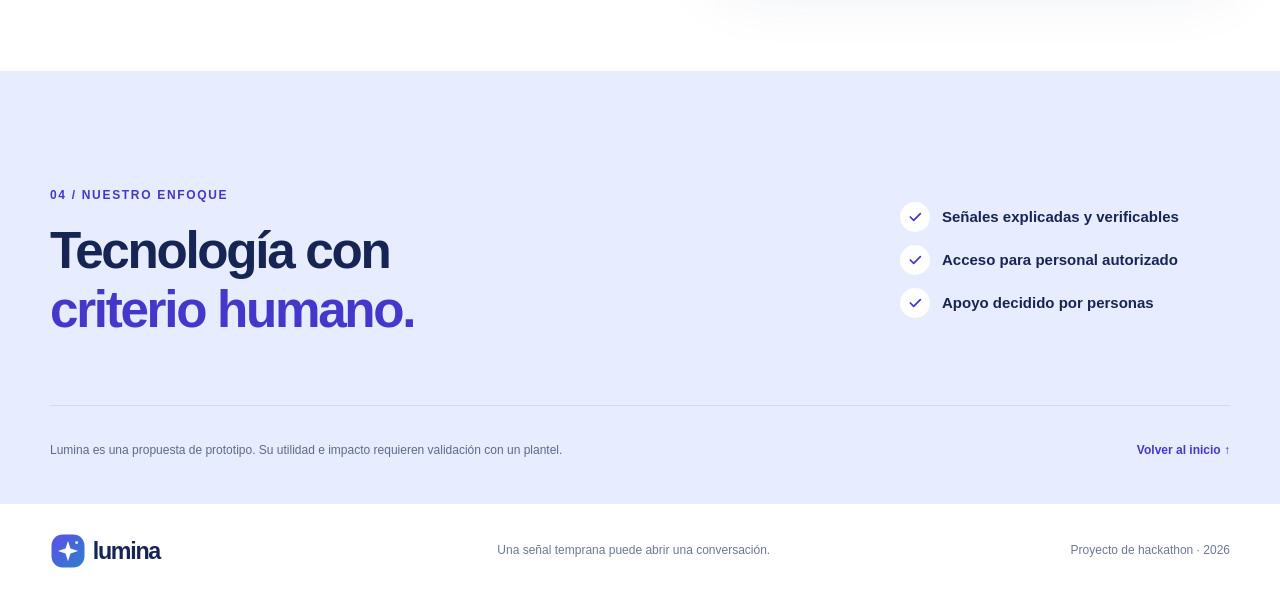
==== commit 3ee4e1d5: "Add video functionality and update branding in landing page" ====
--- a/landing/index.html
+++ b/landing/index.html
@@ -8,7 +8,7 @@
   <title>Lumina — Una señal puede abrir una conversación</title>
   <link rel="icon" href="assets/logo.svg" type="image/svg+xml">
   <link rel="stylesheet" href="styles.css">
-  <script defer src="script.js?v=2"></script>
+  <script defer src="script.js?v=3"></script>
 </head>
 <body>
   <a class="skip-link" href="#contenido">Saltar al contenido</a>
@@ -71,17 +71,17 @@
 
     <section class="media-section section" id="videos" aria-labelledby="videos-title">
       <div class="container">
-        <div class="media-heading reveal"><div><span class="kicker">02 / CONOCE EL PROYECTO</span><h2 id="videos-title">Dos formas de conocer <span>a Lumina.</span></h2></div><p>Los videos del equipo se integrarán aquí. Mientras tanto, estos espacios muestran el recorrido que contará cada pieza.</p></div>
+        <div class="media-heading reveal"><div><span class="kicker">02 / CONOCE EL PROYECTO</span><h2 id="videos-title">Dos formas de conocer <span>a Lumina.</span></h2></div><p>Ya puedes ver la presentación del agente. El segundo espacio queda preparado para el video del caso.</p></div>
         <div class="video-grid">
           <article class="video-card reveal" aria-labelledby="video-one-title">
             <div class="video-poster agent-poster">
               <div class="poster-glow" aria-hidden="true"></div>
               <img src="assets/agent.svg" alt="" loading="lazy" width="520" height="560">
               <div class="poster-ui" aria-hidden="true"><span class="ui-line line-long"></span><span class="ui-line line-medium"></span><span class="ui-chart"><i></i><i></i><i></i><i></i><i></i></span></div>
-              <span class="video-label">ESPACIO RESERVADO · VIDEO 01</span>
-              <span class="play-mark" aria-hidden="true"><svg viewBox="0 0 24 24"><path d="m9 6 10 6-10 6z"/></svg></span>
+              <span class="video-label">VIDEO 01 · DISPONIBLE</span>
+              <a class="video-open" href="assets/video_a.mp4" data-video-open aria-label="Reproducir video: Conoce a Lumina"><span class="play-mark" aria-hidden="true"><svg viewBox="0 0 24 24"><path d="m9 6 10 6-10 6z"/></svg></span></a>
             </div>
-            <div class="video-info"><div><span class="card-overline">PRESENTACIÓN DEL AGENTE</span><h3 id="video-one-title">Conoce a Lumina</h3><p>Qué información organiza, cómo la explica y por qué la revisión siempre queda en manos de una persona.</p></div><span class="coming-soon">Video por integrar</span></div>
+            <div class="video-info"><div><span class="card-overline">PRESENTACIÓN DEL AGENTE</span><h3 id="video-one-title">Conoce a Lumina</h3><p>Qué información organiza, cómo la explica y por qué la revisión siempre queda en manos de una persona.</p></div><a class="coming-soon" href="assets/video_a.mp4" data-video-open>Ver video</a></div>
           </article>
           <article class="video-card reveal" aria-labelledby="video-two-title">
             <div class="video-poster demo-poster">
@@ -89,7 +89,7 @@
               <span class="video-label">ESPACIO RESERVADO · VIDEO 02</span>
               <span class="play-mark" aria-hidden="true"><svg viewBox="0 0 24 24"><path d="m9 6 10 6-10 6z"/></svg></span>
             </div>
-            <div class="video-info"><div><span class="card-overline">DEMOSTRACIÓN DEL CASO</span><h3 id="video-two-title">De la señal al apoyo</h3><p>Un caso ficticio muestra cómo Servicio Social revisa los datos, conversa y acuerda un seguimiento.</p></div><span class="coming-soon">Video por integrar</span></div>
+            <div class="video-info"><div><span class="card-overline">DEMOSTRACIÓN DEL CASO</span><h3 id="video-two-title">De la señal al apoyo</h3><p>Un caso ficticio muestra cómo Servicio Social revisa los datos, conversa y acuerda un seguimiento.</p></div><button class="coming-soon" type="button" disabled title="Pendiente de recibir el segundo video">Video por integrar</button></div>
           </article>
         </div>
         <p class="media-footnote">Los indicadores y la ficha visibles en esta maqueta son ilustrativos y usan datos ficticios.</p>
@@ -115,5 +115,14 @@
       <iframe id="demo-frame" title="Prueba interactiva de Lumina" data-src="prueba.html?embed=1"></iframe>
     </div>
   </dialog>
+  <dialog class="demo-dialog video-dialog" id="video-dialog" aria-labelledby="video-dialog-title">
+    <div class="demo-dialog-shell">
+      <div class="demo-dialog-header">
+        <div><span class="demo-dialog-eyebrow">VIDEO 01 · PRESENTACIÓN</span><h2 id="video-dialog-title">Conoce a Lumina</h2></div>
+        <button class="demo-close" type="button" aria-label="Cerrar el video" data-video-close><svg viewBox="0 0 24 24" aria-hidden="true"><path d="M5 5 19 19M19 5 5 19"/></svg><span>Cerrar</span></button>
+      </div>
+      <video id="intro-video" controls playsinline preload="metadata"><source src="assets/video_a.mp4" type="video/mp4">Tu navegador no puede reproducir este video.</video>
+    </div>
+  </dialog>
 </body>
 </html>
--- a/landing/styles.css
+++ b/landing/styles.css
@@ -13,3 +13,8 @@
 @media(max-width:420px){.header-cta-full{display:none}.header-cta-short{display:inline}.header-inner{gap:8px}.brand img{width:124px}.header-cta{padding:9px 11px}}
 .demo-entry{padding:34px 0;background:#fff;border-bottom:1px solid var(--line)}.demo-entry-inner{display:flex;align-items:center;justify-content:space-between;gap:30px}.demo-entry h2{font-size:24px;line-height:1.2;letter-spacing:-.025em;margin:7px 0}.demo-entry p{max-width:690px;margin:0;color:var(--ink-soft);font-size:13px}.demo-entry .button{flex:none}@media(max-width:760px){.demo-entry{padding:32px 0}.demo-entry-inner{display:block}.demo-entry .button{margin-top:20px}}
 .demo-open{overflow:hidden}.demo-dialog{position:fixed;inset:0;width:min(1040px,calc(100vw - 40px));height:min(92dvh,940px);max-width:none;max-height:none;margin:auto;padding:0;border:1px solid #d8e2f3;border-radius:24px;background:#fff;box-shadow:0 30px 100px rgba(12,24,56,.28);overflow:hidden}.demo-dialog::backdrop{background:rgba(12,25,60,.66);backdrop-filter:blur(7px)}.demo-dialog-shell{display:flex;flex-direction:column;width:100%;height:100%}.demo-dialog-header{display:flex;align-items:center;justify-content:space-between;gap:16px;flex:none;min-height:70px;padding:12px 22px;background:#fff;border-bottom:1px solid var(--line)}.demo-dialog-eyebrow{display:block;color:var(--brand);font-size:10px;font-weight:900;letter-spacing:.13em}.demo-dialog-header h2{font-size:19px;line-height:1.1;margin:3px 0 0}.demo-close{display:inline-flex;align-items:center;gap:8px;min-height:44px;padding:8px 12px;border:1px solid var(--line);border-radius:12px;background:#f7faff;color:var(--ink);font:800 13px/1 "DM Sans","Avenir Next",Arial,sans-serif;cursor:pointer}.demo-close:hover{background:#eaefff}.demo-close:focus-visible{outline:3px solid #e88728;outline-offset:3px}.demo-close svg{width:18px;height:18px;fill:none;stroke:currentColor;stroke-width:2;stroke-linecap:round}.demo-dialog iframe{display:block;flex:1;min-height:0;width:100%;border:0;background:#111d35}@media(max-width:760px){.demo-dialog{width:100vw;height:100dvh;border:0;border-radius:0}.demo-dialog-header{min-height:62px;padding:8px 14px}.demo-dialog-header h2{font-size:17px}.demo-close{padding:8px 10px}}
+.video-open{position:absolute;inset:0;z-index:5;display:grid;place-items:center;cursor:pointer}.video-open:focus-visible{outline:4px solid #f4bd50;outline-offset:-7px;border-radius:20px}.video-open .play-mark{position:static;transform:none;transition:background .2s,scale .2s}.video-open:hover .play-mark{background:rgba(255,255,255,.31);scale:1.08}.video-dialog video{display:block;flex:1;min-height:0;width:100%;height:100%;object-fit:contain;background:#111d35}.video-info .coming-soon{min-height:31px;align-self:flex-end;text-align:center}.video-info .coming-soon:hover{background:#e5e3ff}
+.video-card{transition:transform .25s ease,box-shadow .25s ease,border-color .25s ease}.video-card:hover,.video-card:focus-within{transform:translateY(-5px);border-color:#c7d2fe;box-shadow:0 25px 60px rgba(34,59,113,.15)}.agent-poster>img{transition:transform .3s ease}.video-card:hover .agent-poster>img,.video-card:focus-within .agent-poster>img{transform:translateY(-5px) scale(1.02)}.demo-window{transition:transform .3s ease}.video-card:hover .demo-window{transform:rotate(-3deg) translateY(15px)}.video-card:hover .video-poster{filter:saturate(1.07)}
+.video-open .play-mark{position:relative}.video-open .play-mark::after{content:"";position:absolute;inset:-8px;border:1.5px solid rgba(255,255,255,.85);border-radius:50%;opacity:0;transform:scale(.8);transition:opacity .25s,transform .35s}.video-open:hover .play-mark,.video-open:focus-visible .play-mark{background:rgba(255,255,255,.35);scale:1.13;box-shadow:0 0 0 7px rgba(255,255,255,.12),0 16px 35px rgba(11,30,68,.28)}.video-open:hover .play-mark::after,.video-open:focus-visible .play-mark::after{opacity:.85;transform:scale(1.12)}.video-info .coming-soon{border:0;font:900 10px/1.3 "DM Sans","Avenir Next",Arial,sans-serif;transition:transform .22s,box-shadow .22s,background .22s}.video-info a.coming-soon{cursor:pointer}.video-info button.coming-soon{cursor:not-allowed}.video-card:hover .coming-soon,.video-info a.coming-soon:focus-visible{transform:translateY(-3px);box-shadow:0 7px 15px rgba(67,56,202,.15);background:#e4e2ff}
+.video-open .play-mark{transition:background .18s,scale .24s cubic-bezier(.2,.8,.25,1.35),box-shadow .24s}.video-open:active .play-mark{scale:.9;background:rgba(255,255,255,.48);box-shadow:0 0 0 3px rgba(255,255,255,.14),0 5px 12px rgba(11,30,68,.2)}.video-info a.coming-soon:active{transform:translateY(1px) scale(.94);box-shadow:0 2px 5px rgba(67,56,202,.1)}.button:active,.header-cta:active{transform:translateY(1px) scale(.97);box-shadow:0 3px 8px rgba(67,56,202,.13)}.demo-close:active{transform:scale(.96);background:#dddfff}
+.video-open{left:0;top:0;width:100%;height:100%}.video-open .play-mark{position:absolute;left:50%;top:50%;transform:translate(-50%,-50%)}
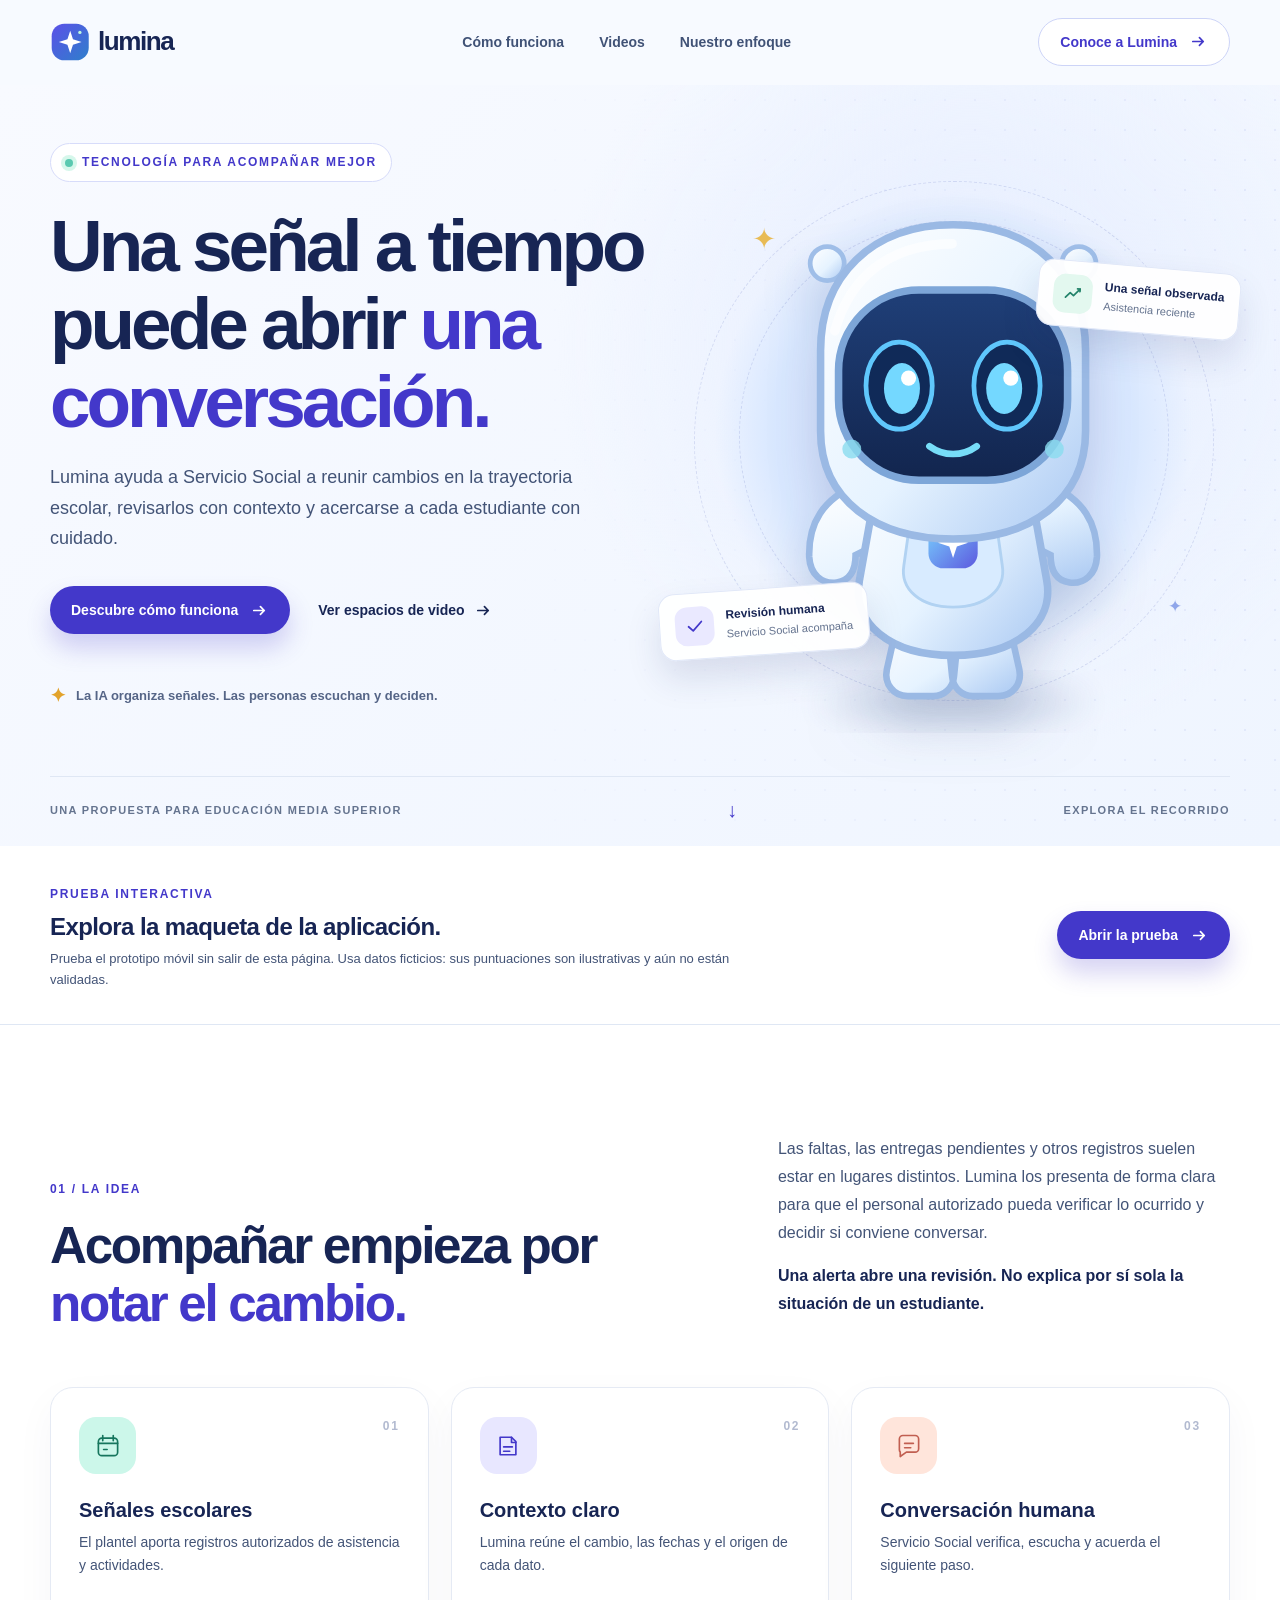
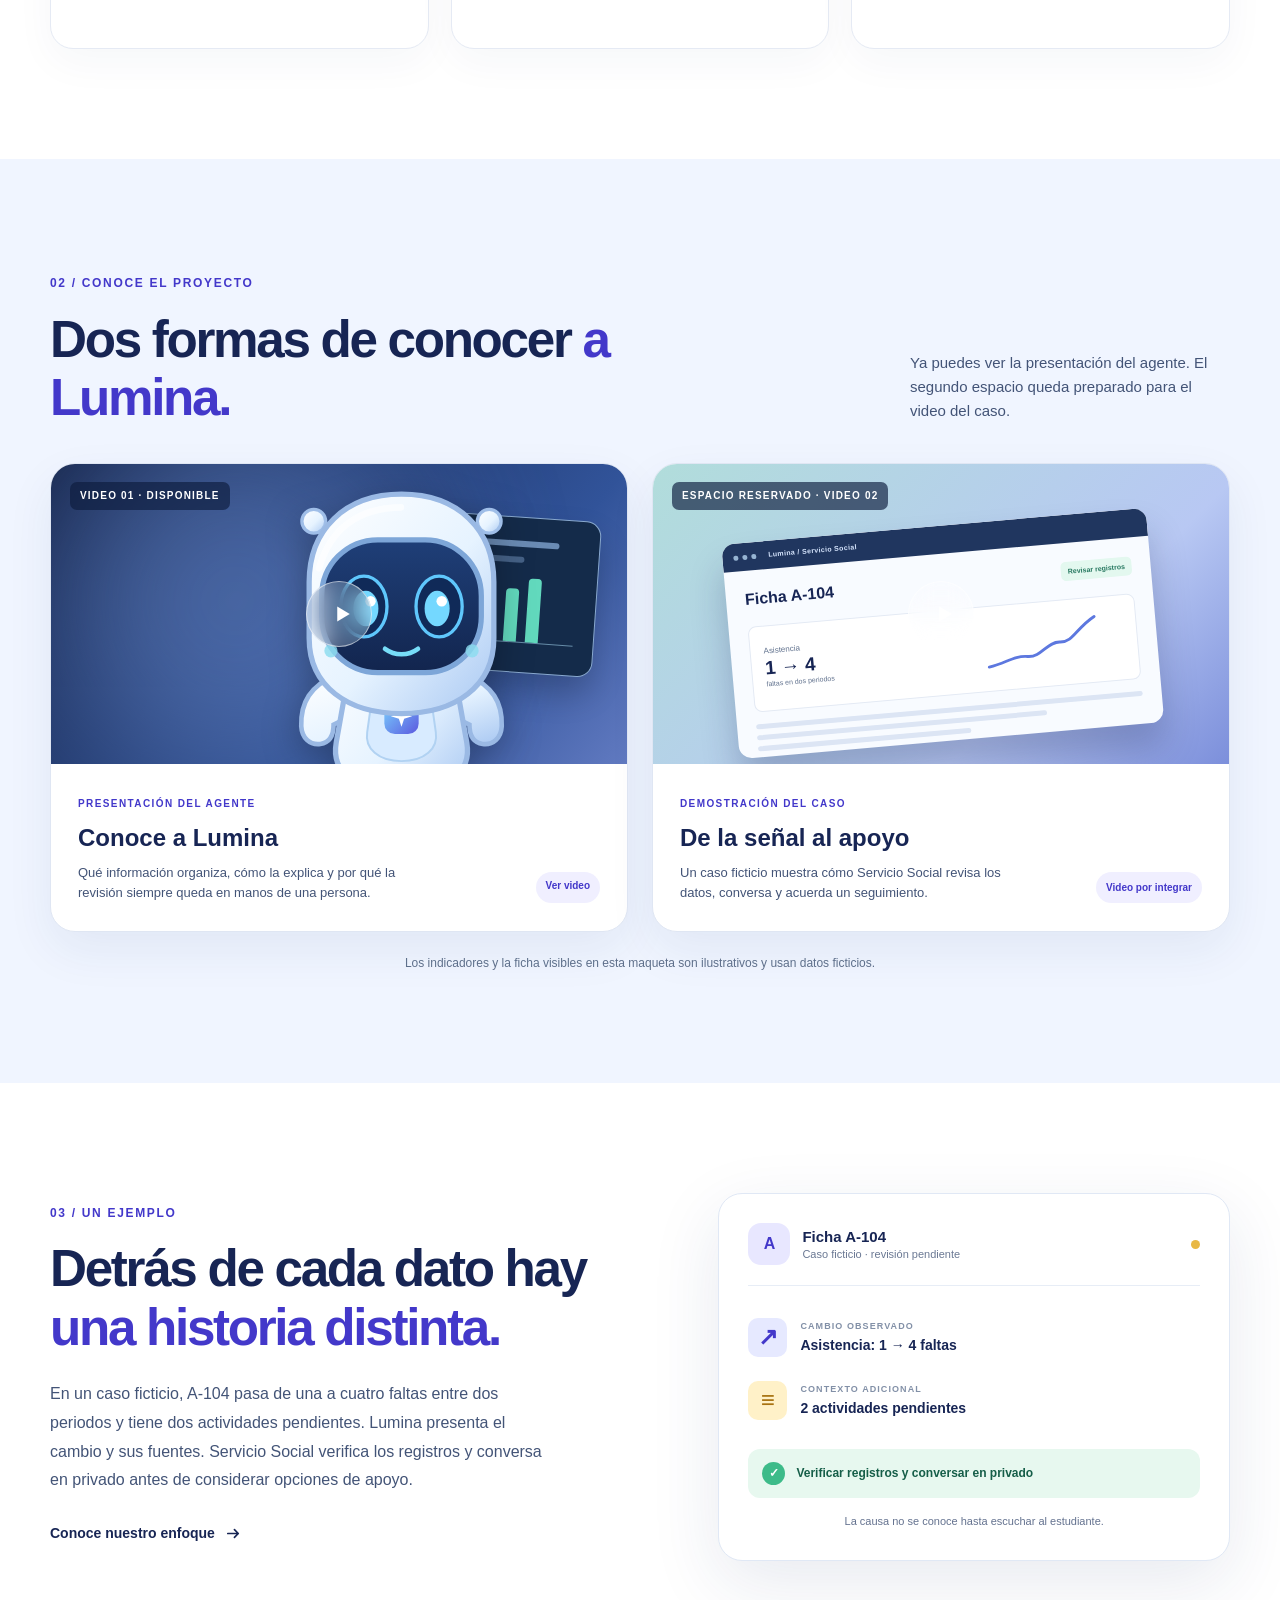
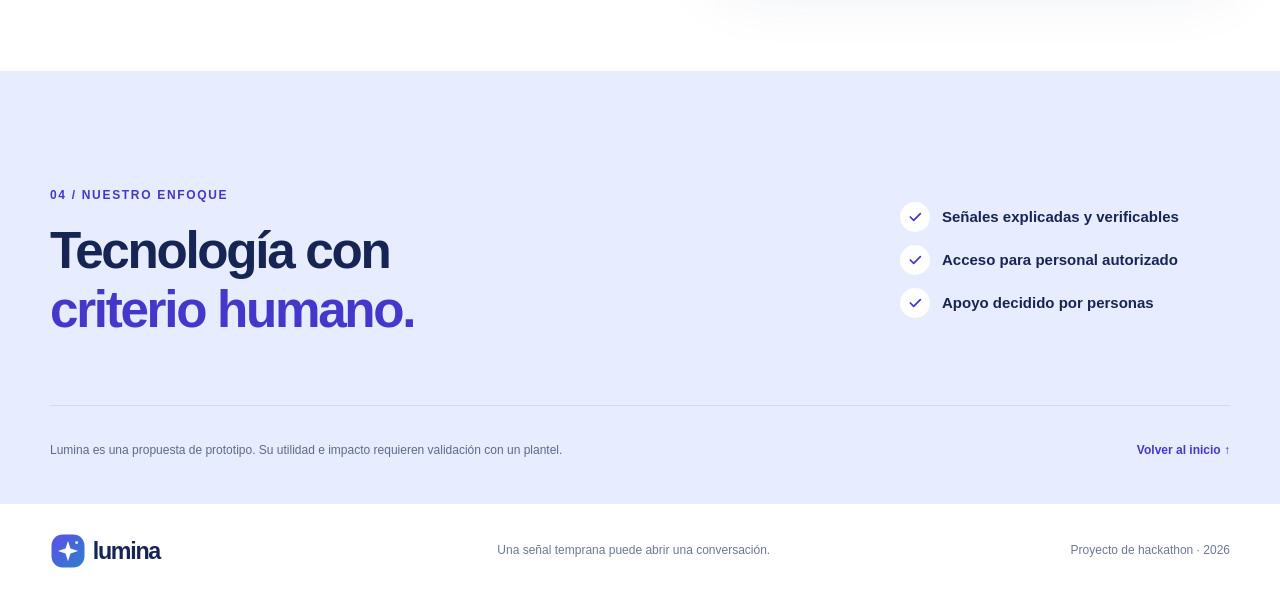
==== commit e18a008a: "Update landing page assets and enhance eye tracking functionality" ====
--- a/landing/index.html
+++ b/landing/index.html
@@ -7,8 +7,8 @@
   <meta name="theme-color" content="#f7faff">
   <title>Lumina — Una señal puede abrir una conversación</title>
   <link rel="icon" href="assets/logo.svg" type="image/svg+xml">
-  <link rel="stylesheet" href="styles.css">
-  <script defer src="script.js?v=3"></script>
+  <link rel="stylesheet" href="styles.css?v=4">
+  <script defer src="script.js?v=4"></script>
 </head>
 <body>
   <a class="skip-link" href="#contenido">Saltar al contenido</a>
@@ -42,7 +42,32 @@
           <div class="art-orbit art-orbit-one" aria-hidden="true"></div><div class="art-orbit art-orbit-two" aria-hidden="true"></div>
           <div class="art-glow" aria-hidden="true"></div>
           <div class="float-card float-card-top" aria-hidden="true"><span class="signal-icon"><svg viewBox="0 0 24 24"><path d="M4 16.5 9 11l4 3 7-8"/><path d="M17 6h3v3"/></svg></span><span><strong>Una señal observada</strong><small>Asistencia reciente</small></span></div>
-          <img class="agent" src="assets/agent.svg" alt="" width="520" height="560">
+          <svg class="agent" xmlns="http://www.w3.org/2000/svg" viewBox="0 0 520 560" width="520" height="560" aria-hidden="true" focusable="false">
+            <defs>
+              <linearGradient id="body" x1="0" y1="0" x2="1" y2="1"><stop stop-color="#fff"/><stop offset=".55" stop-color="#E6F3FF"/><stop offset="1" stop-color="#A9C8F2"/></linearGradient>
+              <linearGradient id="face" x1="0" y1="0" x2="0" y2="1"><stop stop-color="#1F3F78"/><stop offset="1" stop-color="#12254E"/></linearGradient>
+              <linearGradient id="blue" x1="0" y1="0" x2="1" y2="1"><stop stop-color="#7AD6FF"/><stop offset="1" stop-color="#5C59DF"/></linearGradient>
+              <filter id="shadow" x="-40%" y="-40%" width="180%" height="180%"><feGaussianBlur stdDeviation="18"/></filter>
+            </defs>
+            <ellipse cx="260" cy="528" rx="139" ry="19" fill="#26437D" opacity=".16" filter="url(#shadow)"/>
+            <path d="M161 102 132 70M359 102l29-32" stroke="#9FBEE8" stroke-width="15" stroke-linecap="round"/>
+            <circle cx="127" cy="64" r="18" fill="url(#body)" stroke="#9FBEE8" stroke-width="5"/><circle cx="393" cy="64" r="18" fill="url(#body)" stroke="#9FBEE8" stroke-width="5"/>
+            <path d="M161 296c-39 17-54 42-53 78 1 18 13 29 29 27 14-2 20-13 20-29l34-17M359 296c39 17 54 42 53 78-1 18-13 29-29 27-14-2-20-13-20-29l-34-17" fill="url(#body)" stroke="#9AB9E4" stroke-width="7" stroke-linecap="round"/>
+            <path d="M205 426 190 493c-3 15 7 28 22 28h27c12 0 21-9 22-21l7-69M315 426l15 67c3 15-7 28-22 28h-27c-12 0-21-9-22-21l-7-69" fill="url(#body)" stroke="#9AB9E4" stroke-width="7"/>
+            <path d="M183 276c9-20 36-29 77-29s68 9 77 29l22 123c8 45-32 79-99 79s-107-34-99-79l22-123Z" fill="url(#body)" stroke="#9AB9E4" stroke-width="8"/>
+            <path d="M219 305c18-9 64-9 82 0l11 78c4 25-17 44-52 44s-56-19-52-44l11-78Z" fill="#D8EBFF" stroke="#B1D2F2" stroke-width="3"/>
+            <rect x="234" y="334" width="52" height="52" rx="16" fill="url(#blue)"/>
+            <path d="m260 343 4 12 12 4-12 4-4 12-4-12-12-4 12-4 4-12Z" fill="#fff"/>
+            <path d="M120 156c0-79 54-133 140-133s140 54 140 133v85c0 73-59 114-140 114s-140-41-140-114v-85Z" fill="url(#body)" stroke="#9AB9E4" stroke-width="8"/>
+            <rect x="139" y="92" width="242" height="201" rx="85" fill="url(#face)" stroke="#7DA6D8" stroke-width="8"/>
+            <ellipse cx="203" cy="193" rx="35" ry="46" fill="#102A58" stroke="#5FC7FC" stroke-width="5"/>
+            <ellipse cx="317" cy="193" rx="35" ry="46" fill="#102A58" stroke="#5FC7FC" stroke-width="5"/>
+            <g data-eye="left"><ellipse cx="206" cy="196" rx="19" ry="27" fill="#74D8FF"/><circle cx="213" cy="185" r="8" fill="#fff"/></g>
+            <g data-eye="right"><ellipse cx="314" cy="196" rx="19" ry="27" fill="#74D8FF"/><circle cx="321" cy="185" r="8" fill="#fff"/></g>
+            <path d="M235 257c15 11 35 11 50 0" stroke="#77DDF8" stroke-width="7" stroke-linecap="round" fill="none"/>
+            <circle cx="153" cy="260" r="10" fill="#89DCEF" opacity=".8"/><circle cx="367" cy="260" r="10" fill="#89DCEF" opacity=".8"/>
+            <path d="M135 135c16-56 56-91 124-92" stroke="#fff" stroke-width="10" opacity=".65" stroke-linecap="round" fill="none"/>
+          </svg>
           <div class="float-card float-card-bottom" aria-hidden="true"><span class="small-check"><svg viewBox="0 0 24 24"><path d="m5 12 5 5L20 7"/></svg></span><span><strong>Revisión humana</strong><small>Servicio Social acompaña</small></span></div>
           <span class="sparkle sparkle-one" aria-hidden="true">✦</span><span class="sparkle sparkle-two" aria-hidden="true">✦</span>
         </div>
@@ -79,9 +104,9 @@
               <img src="assets/agent.svg" alt="" loading="lazy" width="520" height="560">
               <div class="poster-ui" aria-hidden="true"><span class="ui-line line-long"></span><span class="ui-line line-medium"></span><span class="ui-chart"><i></i><i></i><i></i><i></i><i></i></span></div>
               <span class="video-label">VIDEO 01 · DISPONIBLE</span>
-              <a class="video-open" href="assets/video_a.mp4" data-video-open aria-label="Reproducir video: Conoce a Lumina"><span class="play-mark" aria-hidden="true"><svg viewBox="0 0 24 24"><path d="m9 6 10 6-10 6z"/></svg></span></a>
+              <a class="video-open" href="assets/video_a2.mp4" data-video-open aria-label="Reproducir video: Conoce a Lumina"><span class="play-mark" aria-hidden="true"><svg viewBox="0 0 24 24"><path d="m9 6 10 6-10 6z"/></svg></span></a>
             </div>
-            <div class="video-info"><div><span class="card-overline">PRESENTACIÓN DEL AGENTE</span><h3 id="video-one-title">Conoce a Lumina</h3><p>Qué información organiza, cómo la explica y por qué la revisión siempre queda en manos de una persona.</p></div><a class="coming-soon" href="assets/video_a.mp4" data-video-open>Ver video</a></div>
+            <div class="video-info"><div><span class="card-overline">PRESENTACIÓN DEL AGENTE</span><h3 id="video-one-title">Conoce a Lumina</h3><p>Qué información organiza, cómo la explica y por qué la revisión siempre queda en manos de una persona.</p></div><a class="coming-soon" href="assets/video_a2.mp4" data-video-open>Ver video</a></div>
           </article>
           <article class="video-card reveal" aria-labelledby="video-two-title">
             <div class="video-poster demo-poster">
@@ -121,7 +146,7 @@
         <div><span class="demo-dialog-eyebrow">VIDEO 01 · PRESENTACIÓN</span><h2 id="video-dialog-title">Conoce a Lumina</h2></div>
         <button class="demo-close" type="button" aria-label="Cerrar el video" data-video-close><svg viewBox="0 0 24 24" aria-hidden="true"><path d="M5 5 19 19M19 5 5 19"/></svg><span>Cerrar</span></button>
       </div>
-      <video id="intro-video" controls playsinline preload="metadata"><source src="assets/video_a.mp4" type="video/mp4">Tu navegador no puede reproducir este video.</video>
+      <video id="intro-video" controls playsinline preload="metadata"><source src="assets/video_a2.mp4" type="video/mp4">Tu navegador no puede reproducir este video.</video>
     </div>
   </dialog>
 </body>
--- a/landing/styles.css
+++ b/landing/styles.css
@@ -18,3 +18,5 @@
 .video-open .play-mark{position:relative}.video-open .play-mark::after{content:"";position:absolute;inset:-8px;border:1.5px solid rgba(255,255,255,.85);border-radius:50%;opacity:0;transform:scale(.8);transition:opacity .25s,transform .35s}.video-open:hover .play-mark,.video-open:focus-visible .play-mark{background:rgba(255,255,255,.35);scale:1.13;box-shadow:0 0 0 7px rgba(255,255,255,.12),0 16px 35px rgba(11,30,68,.28)}.video-open:hover .play-mark::after,.video-open:focus-visible .play-mark::after{opacity:.85;transform:scale(1.12)}.video-info .coming-soon{border:0;font:900 10px/1.3 "DM Sans","Avenir Next",Arial,sans-serif;transition:transform .22s,box-shadow .22s,background .22s}.video-info a.coming-soon{cursor:pointer}.video-info button.coming-soon{cursor:not-allowed}.video-card:hover .coming-soon,.video-info a.coming-soon:focus-visible{transform:translateY(-3px);box-shadow:0 7px 15px rgba(67,56,202,.15);background:#e4e2ff}
 .video-open .play-mark{transition:background .18s,scale .24s cubic-bezier(.2,.8,.25,1.35),box-shadow .24s}.video-open:active .play-mark{scale:.9;background:rgba(255,255,255,.48);box-shadow:0 0 0 3px rgba(255,255,255,.14),0 5px 12px rgba(11,30,68,.2)}.video-info a.coming-soon:active{transform:translateY(1px) scale(.94);box-shadow:0 2px 5px rgba(67,56,202,.1)}.button:active,.header-cta:active{transform:translateY(1px) scale(.97);box-shadow:0 3px 8px rgba(67,56,202,.13)}.demo-close:active{transform:scale(.96);background:#dddfff}
 .video-open{left:0;top:0;width:100%;height:100%}.video-open .play-mark{position:absolute;left:50%;top:50%;transform:translate(-50%,-50%)}
+.hero-art .agent [data-eye]{transition:transform 120ms ease-out}
+@media(prefers-reduced-motion:reduce){.hero-art .agent [data-eye]{transition:none}}
